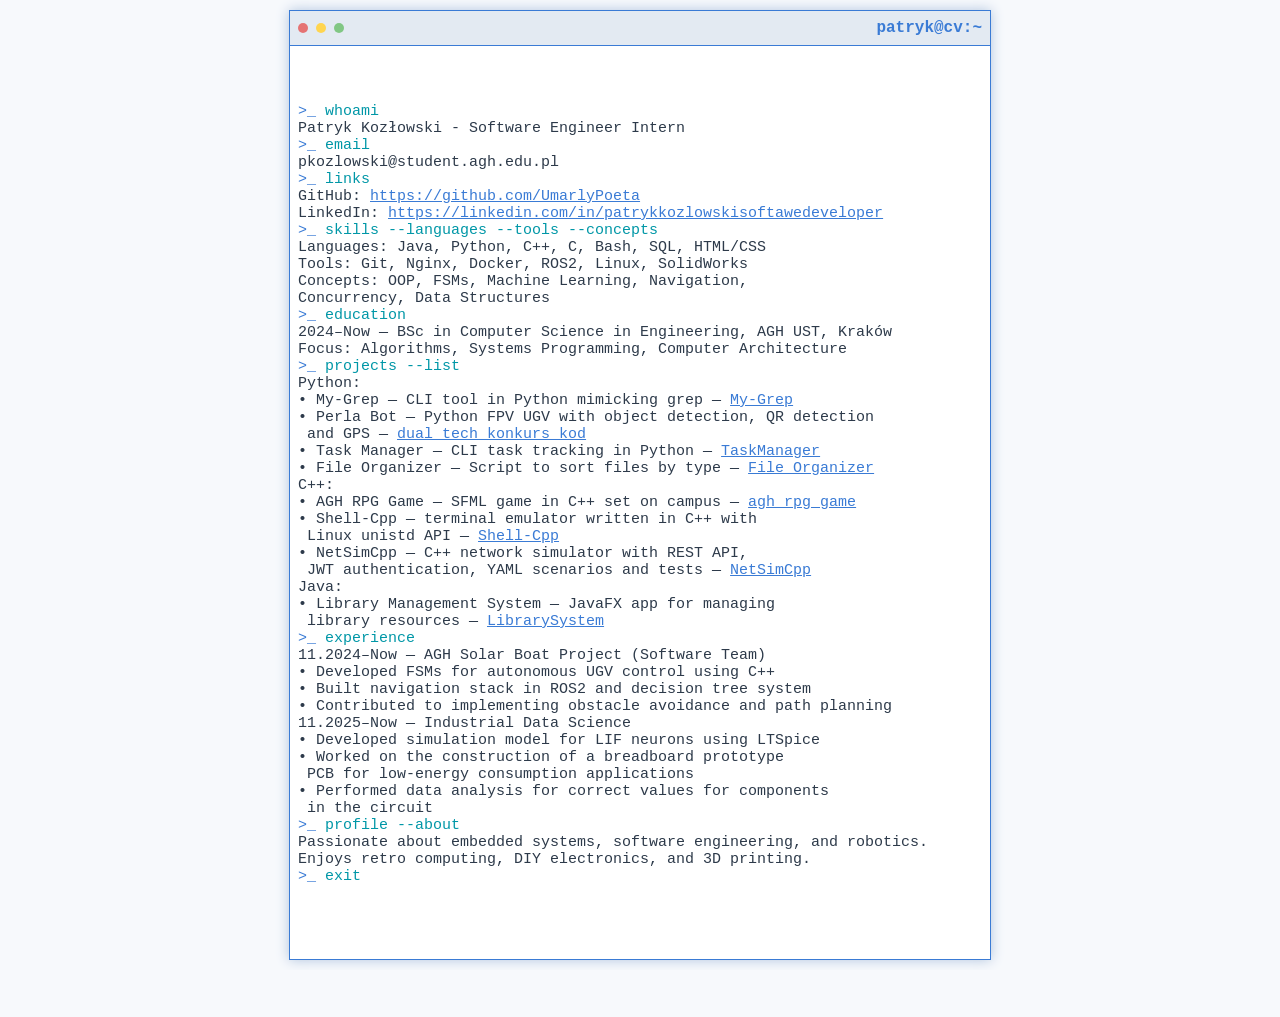
==== index.html @ afbff6fd "first commit" ====
<!DOCTYPE html>
<html lang="en">
<head>
  <meta charset="UTF-8" />
  <meta name="viewport" content="width=device-width, initial-scale=1.0" />
  <title>Patryk Kozłowski - Terminal CV</title>
  <link rel="stylesheet" href="style.css" />
</head>
<body>
  <div class="terminal">
    <div class="terminal-bar">
      <span class="dot red"></span>
      <span class="dot yellow"></span>
      <span class="dot green"></span>
      <span class="title">patryk@cv:~</span>
    </div>
    <div class="terminal-body">
      <pre>
<span class="prompt">>_</span> <span class="command">whoami</span>
Patryk Kozłowski - Software Engineer Intern
<span class="prompt">>_</span> <span class="command">email</span>
pkozlowski@student.agh.edu.pl
<span class="prompt">>_</span> <span class="command">links</span>
GitHub: <a href="https://github.com/UmarlyPoeta" target="_blank">https://github.com/UmarlyPoeta</a>  
LinkedIn: <a href="https://linkedin.com/in/patrykkozlowskisoftawedeveloper" target="_blank">https://linkedin.com/in/patrykkozlowskisoftawedeveloper</a>
<span class="prompt">>_</span> <span class="command">skills --languages --tools --concepts</span>
Languages: Java, Python, C++, C, Bash, SQL, HTML/CSS  
Tools: Git, Nginx, Docker, ROS2, Linux, SolidWorks  
Concepts: OOP, FSMs, Machine Learning, Navigation, <br>Concurrency, Data Structures
<span class="prompt">>_</span> <span class="command">education</span>
2024–Now — BSc in Computer Science in Engineering, AGH UST, Kraków  
Focus: Algorithms, Systems Programming, Computer Architecture
<span class="prompt">>_</span> <span class="command">projects --list</span>
Python:
• My-Grep — CLI tool in Python mimicking grep — <a href="https://github.com/UmarlyPoeta/My-Grep" target="_blank">My-Grep</a>
• Perla Bot — Python FPV UGV with object detection, QR detection<br> and GPS — <a href="https://github.com/UmarlyPoeta/dual_tech_konkurs_kod" target="_blank">dual_tech_konkurs_kod</a>
• Task Manager — CLI task tracking in Python — <a href="https://github.com/UmarlyPoeta/TaskManager" target="_blank">TaskManager</a>
• File Organizer — Script to sort files by type — <a href="https://github.com/UmarlyPoeta/File_Organizer" target="_blank">File_Organizer</a>
C++:
• AGH RPG Game — SFML game in C++ set on campus — <a href="https://github.com/UmarlyPoeta/agh_rpg_game" target="_blank">agh_rpg_game</a>
• Shell-Cpp — terminal emulator written in C++ with<br> Linux unistd API — <a href="https://github.com/UmarlyPoeta/shell-cpp" target="_blank">Shell-Cpp</a>
• NetSimCpp — C++ network simulator with REST API,<br> JWT authentication, YAML scenarios and tests — <a href="https://github.com/UmarlyPoeta/inzynieria_oprogramowania" target="_blank">NetSimCpp</a>
Java:
• Library Management System — JavaFX app for managing<br> library resources — <a href="https://github.com/UmarlyPoeta/LibrarySystem" target="_blank">LibrarySystem</a>
<span class="prompt">>_</span> <span class="command">experience</span>
11.2024–Now — AGH Solar Boat Project (Software Team)  
• Developed FSMs for autonomous UGV control using C++  
• Built navigation stack in ROS2 and decision tree system  
• Contributed to implementing obstacle avoidance and path planning
11.2025–Now — Industrial Data Science  
• Developed simulation model for LIF neurons using LTSpice  
• Worked on the construction of a breadboard prototype<br> PCB for low-energy consumption applications  
• Performed data analysis for correct values for components<br> in the circuit
<span class="prompt">>_</span> <span class="command">profile --about</span>
Passionate about embedded systems, software engineering, and robotics.  
Enjoys retro computing, DIY electronics, and 3D printing.
<span class="prompt">>_</span> <span class="command">exit</span>
      </pre>
    </div>
  </div>
</body>
</html>
---- style.css ----
body {
  background-color: #f7f9fc;
  font-family: 'Courier New', Courier, monospace;
  color: #2d3a4a;
  margin: 0;
  padding: 0;
}

.terminal {
  max-width: 700px;
  margin: 10px auto;
  border: 1px solid #3a7bd5;
  background-color: #ffffff;
  box-shadow: 0 0 12px #b0c4de;
}

.terminal-bar {
  background-color: #e3eaf2;
  padding: 8px;
  display: flex;
  align-items: center;
  gap: 8px;
  border-bottom: 1px solid #3a7bd5;
}

.dot {
  height: 10px;
  width: 10px;
  border-radius: 50%;
  display: inline-block;
}

.red { background-color: #e57373; }
.yellow { background-color: #ffd54f; }
.green { background-color: #81c784; }

.title {
  margin-left: auto;
  color: #3a7bd5;
  font-weight: bold;
}

.terminal-body {
  padding: 8px;
  white-space: pre-wrap;
  font-size: 15px;
}

.prompt {
  color: #3a7bd5;
}

.command {
  color: #0097a7;
}

a {
  color: #3a7bd5;
  text-decoration: underline;
}
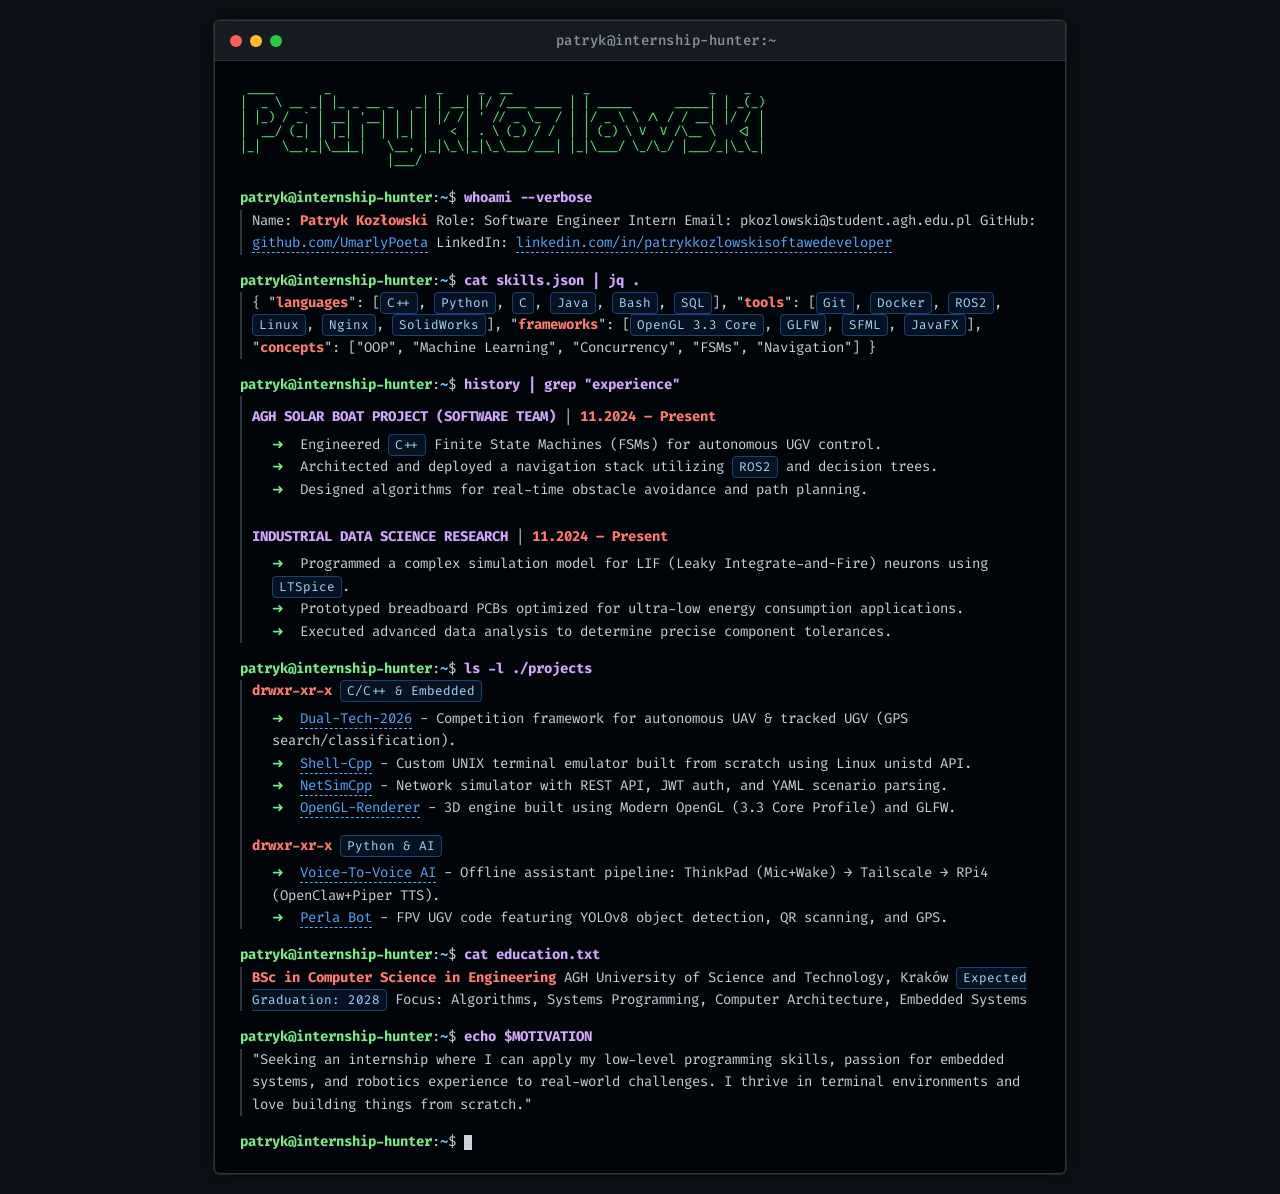
==== commit b97f8c9e: "feat: complete overhaul of terminal CV for internships" ====
--- a/index.html
+++ b/index.html
@@ -3,60 +3,100 @@
 <head>
   <meta charset="UTF-8" />
   <meta name="viewport" content="width=device-width, initial-scale=1.0" />
-  <title>Patryk Kozłowski - Terminal CV</title>
+  <title>Patryk Kozłowski - Interactive Terminal CV</title>
   <link rel="stylesheet" href="style.css" />
+  <link href="https://fonts.googleapis.com/css2?family=Fira+Code:wght@400;500;700&display=swap" rel="stylesheet">
 </head>
 <body>
   <div class="terminal">
     <div class="terminal-bar">
-      <span class="dot red"></span>
-      <span class="dot yellow"></span>
-      <span class="dot green"></span>
-      <span class="title">patryk@cv:~</span>
+      <div class="dots">
+        <span class="dot red"></span>
+        <span class="dot yellow"></span>
+        <span class="dot green"></span>
+      </div>
+      <span class="title">patryk@internship-hunter:~</span>
     </div>
     <div class="terminal-body">
-      <pre>
-<span class="prompt">>_</span> <span class="command">whoami</span>
-Patryk Kozłowski - Software Engineer Intern
-<span class="prompt">>_</span> <span class="command">email</span>
-pkozlowski@student.agh.edu.pl
-<span class="prompt">>_</span> <span class="command">links</span>
-GitHub: <a href="https://github.com/UmarlyPoeta" target="_blank">https://github.com/UmarlyPoeta</a>  
-LinkedIn: <a href="https://linkedin.com/in/patrykkozlowskisoftawedeveloper" target="_blank">https://linkedin.com/in/patrykkozlowskisoftawedeveloper</a>
-<span class="prompt">>_</span> <span class="command">skills --languages --tools --concepts</span>
-Languages: Java, Python, C++, C, Bash, SQL, HTML/CSS  
-Tools: Git, Nginx, Docker, ROS2, Linux, SolidWorks  
-Concepts: OOP, FSMs, Machine Learning, Navigation, <br>Concurrency, Data Structures
-<span class="prompt">>_</span> <span class="command">education</span>
-2024–Now — BSc in Computer Science in Engineering, AGH UST, Kraków  
-Focus: Algorithms, Systems Programming, Computer Architecture
-<span class="prompt">>_</span> <span class="command">projects --list</span>
-Python:
-• My-Grep — CLI tool in Python mimicking grep — <a href="https://github.com/UmarlyPoeta/My-Grep" target="_blank">My-Grep</a>
-• Perla Bot — Python FPV UGV with object detection, QR detection<br> and GPS — <a href="https://github.com/UmarlyPoeta/dual_tech_konkurs_kod" target="_blank">dual_tech_konkurs_kod</a>
-• Task Manager — CLI task tracking in Python — <a href="https://github.com/UmarlyPoeta/TaskManager" target="_blank">TaskManager</a>
-• File Organizer — Script to sort files by type — <a href="https://github.com/UmarlyPoeta/File_Organizer" target="_blank">File_Organizer</a>
-C++:
-• AGH RPG Game — SFML game in C++ set on campus — <a href="https://github.com/UmarlyPoeta/agh_rpg_game" target="_blank">agh_rpg_game</a>
-• Shell-Cpp — terminal emulator written in C++ with<br> Linux unistd API — <a href="https://github.com/UmarlyPoeta/shell-cpp" target="_blank">Shell-Cpp</a>
-• NetSimCpp — C++ network simulator with REST API,<br> JWT authentication, YAML scenarios and tests — <a href="https://github.com/UmarlyPoeta/inzynieria_oprogramowania" target="_blank">NetSimCpp</a>
-Java:
-• Library Management System — JavaFX app for managing<br> library resources — <a href="https://github.com/UmarlyPoeta/LibrarySystem" target="_blank">LibrarySystem</a>
-<span class="prompt">>_</span> <span class="command">experience</span>
-11.2024–Now — AGH Solar Boat Project (Software Team)  
-• Developed FSMs for autonomous UGV control using C++  
-• Built navigation stack in ROS2 and decision tree system  
-• Contributed to implementing obstacle avoidance and path planning
-11.2025–Now — Industrial Data Science  
-• Developed simulation model for LIF neurons using LTSpice  
-• Worked on the construction of a breadboard prototype<br> PCB for low-energy consumption applications  
-• Performed data analysis for correct values for components<br> in the circuit
-<span class="prompt">>_</span> <span class="command">profile --about</span>
-Passionate about embedded systems, software engineering, and robotics.  
-Enjoys retro computing, DIY electronics, and 3D printing.
-<span class="prompt">>_</span> <span class="command">exit</span>
-      </pre>
+<pre class="ascii-art">
+ ____       _               _     _  __          _                 _    _ 
+|  _ \ __ _| |_ _ __ _   _| | __| |/ /___ ____ | | _____      _____| | _(_)
+| |_) / _` | __| '__| | | | |/ /| ' // _ \_  / | |/ _ \ \ /\ / / __| |/ / |
+|  __/ (_| | |_| |  | |_| |   < | . \ (_) / /  | | (_) \ V  V /\__ \   <| |
+|_|   \__,_|\__|_|   \__, |_|\_\|_|\_\___/___| |_|\___/ \_/\_/ |___/_|\_\_|
+                     |___/                                                  
+</pre>
+      
+      <div><span class="prompt">patryk@internship-hunter</span>:<span class="path">~</span>$ <span class="command">whoami --verbose</span></div>
+      <div class="output">
+        Name:     <span class="highlight">Patryk Kozłowski</span>
+        Role:     Software Engineer Intern
+        Email:    pkozlowski@student.agh.edu.pl
+        GitHub:   <a href="https://github.com/UmarlyPoeta" target="_blank">github.com/UmarlyPoeta</a>
+        LinkedIn: <a href="https://linkedin.com/in/patrykkozlowskisoftawedeveloper" target="_blank">linkedin.com/in/patrykkozlowskisoftawedeveloper</a>
+      </div>
+
+      <div><span class="prompt">patryk@internship-hunter</span>:<span class="path">~</span>$ <span class="command">cat skills.json | jq .</span></div>
+      <div class="output">
+        {
+          "<span class="highlight">languages</span>":   [<span class="tech-tag">C++</span>, <span class="tech-tag">Python</span>, <span class="tech-tag">C</span>, <span class="tech-tag">Java</span>, <span class="tech-tag">Bash</span>, <span class="tech-tag">SQL</span>],
+          "<span class="highlight">tools</span>":       [<span class="tech-tag">Git</span>, <span class="tech-tag">Docker</span>, <span class="tech-tag">ROS2</span>, <span class="tech-tag">Linux</span>, <span class="tech-tag">Nginx</span>, <span class="tech-tag">SolidWorks</span>],
+          "<span class="highlight">frameworks</span>":  [<span class="tech-tag">OpenGL 3.3 Core</span>, <span class="tech-tag">GLFW</span>, <span class="tech-tag">SFML</span>, <span class="tech-tag">JavaFX</span>],
+          "<span class="highlight">concepts</span>":    ["OOP", "Machine Learning", "Concurrency", "FSMs", "Navigation"]
+        }
+      </div>
+
+      <div><span class="prompt">patryk@internship-hunter</span>:<span class="path">~</span>$ <span class="command">history | grep "experience"</span></div>
+      <div class="output">
+        <span class="section-title">AGH Solar Boat Project (Software Team)</span> | <span class="highlight">11.2024 – Present</span>
+        <ul>
+          <li>Engineered <span class="tech-tag">C++</span> Finite State Machines (FSMs) for autonomous UGV control.</li>
+          <li>Architected and deployed a navigation stack utilizing <span class="tech-tag">ROS2</span> and decision trees.</li>
+          <li>Designed algorithms for real-time obstacle avoidance and path planning.</li>
+        </ul>
+        
+        <span class="section-title">Industrial Data Science Research</span> | <span class="highlight">11.2024 – Present</span>
+        <ul>
+          <li>Programmed a complex simulation model for LIF (Leaky Integrate-and-Fire) neurons using <span class="tech-tag">LTSpice</span>.</li>
+          <li>Prototyped breadboard PCBs optimized for ultra-low energy consumption applications.</li>
+          <li>Executed advanced data analysis to determine precise component tolerances.</li>
+        </ul>
+      </div>
+
+      <div><span class="prompt">patryk@internship-hunter</span>:<span class="path">~</span>$ <span class="command">ls -l ./projects</span></div>
+      <div class="output">
+        <span class="highlight">drwxr-xr-x</span> <span class="tech-tag">C/C++ & Embedded</span>
+        <ul>
+          <li><a href="https://github.com/UmarlyPoeta/dual-tech-2026" target="_blank">Dual-Tech-2026</a> - Competition framework for autonomous UAV & tracked UGV (GPS search/classification).</li>
+          <li><a href="https://github.com/UmarlyPoeta/shell-cpp" target="_blank">Shell-Cpp</a> - Custom UNIX terminal emulator built from scratch using Linux unistd API.</li>
+          <li><a href="https://github.com/UmarlyPoeta/inzynieria_oprogramowania" target="_blank">NetSimCpp</a> - Network simulator with REST API, JWT auth, and YAML scenario parsing.</li>
+          <li><a href="https://github.com/UmarlyPoeta/computer-graphics-lab" target="_blank">OpenGL-Renderer</a> - 3D engine built using Modern OpenGL (3.3 Core Profile) and GLFW.</li>
+        </ul>
+
+        <span class="highlight">drwxr-xr-x</span> <span class="tech-tag">Python & AI</span>
+        <ul>
+          <li><a href="https://github.com/UmarlyPoeta/openclaw_voice_to_voice" target="_blank">Voice-To-Voice AI</a> - Offline assistant pipeline: ThinkPad (Mic+Wake) → Tailscale → RPi4 (OpenClaw+Piper TTS).</li>
+          <li><a href="https://github.com/UmarlyPoeta/dual_tech_konkurs_kod" target="_blank">Perla Bot</a> - FPV UGV code featuring YOLOv8 object detection, QR scanning, and GPS.</li>
+        </ul>
+      </div>
+
+      <div><span class="prompt">patryk@internship-hunter</span>:<span class="path">~</span>$ <span class="command">cat education.txt</span></div>
+      <div class="output">
+        <span class="highlight">BSc in Computer Science in Engineering</span>
+        AGH University of Science and Technology, Kraków
+        <span class="tech-tag">Expected Graduation: 2028</span>
+        Focus: Algorithms, Systems Programming, Computer Architecture, Embedded Systems
+      </div>
+
+      <div><span class="prompt">patryk@internship-hunter</span>:<span class="path">~</span>$ <span class="command">echo $MOTIVATION</span></div>
+      <div class="output">
+        "Seeking an internship where I can apply my low-level programming skills, 
+         passion for embedded systems, and robotics experience to real-world challenges. 
+         I thrive in terminal environments and love building things from scratch."
+      </div>
+      
+      <div><span class="prompt">patryk@internship-hunter</span>:<span class="path">~</span>$ <span class="cursor"></span></div>
     </div>
   </div>
 </body>
-</html>
+</html>
--- a/style.css
+++ b/style.css
@@ -1,60 +1,152 @@
 body {
-  background-color: #f7f9fc;
-  font-family: 'Courier New', Courier, monospace;
-  color: #2d3a4a;
+  background-color: #0d1117;
+  font-family: 'Fira Code', 'Courier New', Courier, monospace;
+  color: #c9d1d9;
   margin: 0;
-  padding: 0;
+  padding: 20px;
+  display: flex;
+  justify-content: center;
 }
 
 .terminal {
-  max-width: 700px;
-  margin: 10px auto;
-  border: 1px solid #3a7bd5;
-  background-color: #ffffff;
-  box-shadow: 0 0 12px #b0c4de;
+  width: 100%;
+  max-width: 850px;
+  background-color: #010409;
+  border: 1px solid #30363d;
+  border-radius: 6px;
+  box-shadow: 0 0 20px rgba(0, 0, 0, 0.8), 0 0 0 1px #30363d;
+  overflow: hidden;
 }
 
 .terminal-bar {
-  background-color: #e3eaf2;
-  padding: 8px;
+  background-color: #161b22;
+  padding: 10px 15px;
   display: flex;
   align-items: center;
+  border-bottom: 1px solid #30363d;
+}
+
+.dots {
+  display: flex;
   gap: 8px;
-  border-bottom: 1px solid #3a7bd5;
 }
 
 .dot {
-  height: 10px;
-  width: 10px;
+  height: 12px;
+  width: 12px;
   border-radius: 50%;
   display: inline-block;
 }
 
-.red { background-color: #e57373; }
-.yellow { background-color: #ffd54f; }
-.green { background-color: #81c784; }
+.red { background-color: #ff5f56; }
+.yellow { background-color: #ffbd2e; }
+.green { background-color: #27c93f; }
 
 .title {
-  margin-left: auto;
-  color: #3a7bd5;
+  margin: 0 auto;
+  color: #8b949e;
+  font-size: 14px;
+  font-weight: 500;
+  letter-spacing: 0.5px;
+}
+
+.terminal-body {
+  padding: 20px 25px;
+  font-size: 14px;
+  line-height: 1.6;
+}
+
+pre {
+  margin: 0;
+  white-space: pre-wrap;
+  font-family: inherit;
+}
+
+.prompt {
+  color: #7ee787;
   font-weight: bold;
 }
 
-.terminal-body {
-  padding: 8px;
-  white-space: pre-wrap;
-  font-size: 15px;
-}
-
-.prompt {
-  color: #3a7bd5;
+.path {
+  color: #79c0ff;
+  font-weight: bold;
 }
 
 .command {
-  color: #0097a7;
+  color: #d2a8ff;
+  font-weight: bold;
+}
+
+.output {
+  color: #c9d1d9;
+  padding-left: 10px;
+  margin-bottom: 15px;
+  border-left: 2px solid #30363d;
+}
+
+.highlight {
+  color: #ff7b72;
+  font-weight: bold;
+}
+
+.tech-tag {
+  color: #a5d6ff;
+  background: rgba(56, 139, 253, 0.1);
+  padding: 2px 6px;
+  border-radius: 4px;
+  font-size: 0.9em;
+  border: 1px solid rgba(56, 139, 253, 0.4);
 }
 
 a {
-  color: #3a7bd5;
-  text-decoration: underline;
+  color: #58a6ff;
+  text-decoration: none;
+  border-bottom: 1px dashed #58a6ff;
+}
+
+a:hover {
+  color: #79c0ff;
+  border-bottom: 1px solid #79c0ff;
+}
+
+.cursor {
+  display: inline-block;
+  width: 8px;
+  height: 15px;
+  background-color: #c9d1d9;
+  animation: blink 1s step-end infinite;
+  vertical-align: middle;
+}
+
+@keyframes blink {
+  0%, 100% { opacity: 1; }
+  50% { opacity: 0; }
+}
+
+.ascii-art {
+  color: #7ee787;
+  font-size: 12px;
+  line-height: 1.2;
+  margin-bottom: 20px;
+  text-shadow: 0 0 5px rgba(126, 231, 135, 0.3);
+}
+
+.section-title {
+  color: #d2a8ff;
+  font-weight: bold;
+  text-transform: uppercase;
+  margin-top: 10px;
+  display: inline-block;
+}
+
+ul {
+  margin: 5px 0 15px 0;
+  padding-left: 20px;
+  list-style-type: none;
+}
+
+li::before {
+  content: "➜ ";
+  color: #7ee787;
+  margin-right: 8px;
 }
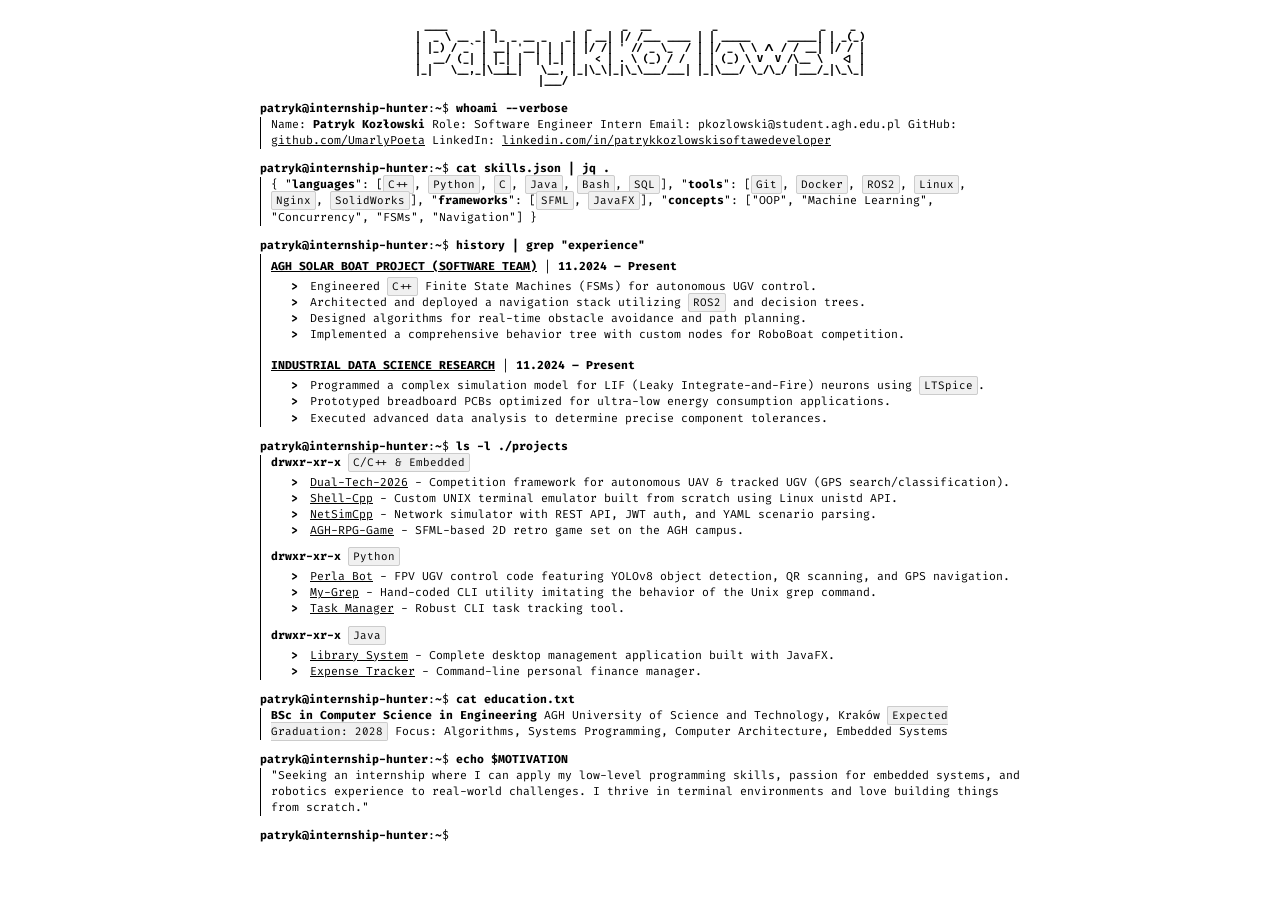
==== commit 9bbe4b89: "content: update projects to match index2.html, remove opengl/voice-voice" ====
--- a/index.html
+++ b/index.html
@@ -41,7 +41,7 @@
         {
           "<span class="highlight">languages</span>":   [<span class="tech-tag">C++</span>, <span class="tech-tag">Python</span>, <span class="tech-tag">C</span>, <span class="tech-tag">Java</span>, <span class="tech-tag">Bash</span>, <span class="tech-tag">SQL</span>],
           "<span class="highlight">tools</span>":       [<span class="tech-tag">Git</span>, <span class="tech-tag">Docker</span>, <span class="tech-tag">ROS2</span>, <span class="tech-tag">Linux</span>, <span class="tech-tag">Nginx</span>, <span class="tech-tag">SolidWorks</span>],
-          "<span class="highlight">frameworks</span>":  [<span class="tech-tag">OpenGL 3.3 Core</span>, <span class="tech-tag">GLFW</span>, <span class="tech-tag">SFML</span>, <span class="tech-tag">JavaFX</span>],
+          "<span class="highlight">frameworks</span>":  [<span class="tech-tag">SFML</span>, <span class="tech-tag">JavaFX</span>],
           "<span class="highlight">concepts</span>":    ["OOP", "Machine Learning", "Concurrency", "FSMs", "Navigation"]
         }
       </div>
@@ -53,6 +53,7 @@
           <li>Engineered <span class="tech-tag">C++</span> Finite State Machines (FSMs) for autonomous UGV control.</li>
           <li>Architected and deployed a navigation stack utilizing <span class="tech-tag">ROS2</span> and decision trees.</li>
           <li>Designed algorithms for real-time obstacle avoidance and path planning.</li>
+          <li>Implemented a comprehensive behavior tree with custom nodes for RoboBoat competition.</li>
         </ul>
         
         <span class="section-title">Industrial Data Science Research</span> | <span class="highlight">11.2024 – Present</span>
@@ -70,13 +71,20 @@
           <li><a href="https://github.com/UmarlyPoeta/dual-tech-2026" target="_blank">Dual-Tech-2026</a> - Competition framework for autonomous UAV & tracked UGV (GPS search/classification).</li>
           <li><a href="https://github.com/UmarlyPoeta/shell-cpp" target="_blank">Shell-Cpp</a> - Custom UNIX terminal emulator built from scratch using Linux unistd API.</li>
           <li><a href="https://github.com/UmarlyPoeta/inzynieria_oprogramowania" target="_blank">NetSimCpp</a> - Network simulator with REST API, JWT auth, and YAML scenario parsing.</li>
-          <li><a href="https://github.com/UmarlyPoeta/computer-graphics-lab" target="_blank">OpenGL-Renderer</a> - 3D engine built using Modern OpenGL (3.3 Core Profile) and GLFW.</li>
+          <li><a href="https://github.com/UmarlyPoeta/agh_rpg_game" target="_blank">AGH-RPG-Game</a> - SFML-based 2D retro game set on the AGH campus.</li>
         </ul>
 
-        <span class="highlight">drwxr-xr-x</span> <span class="tech-tag">Python & AI</span>
+        <span class="highlight">drwxr-xr-x</span> <span class="tech-tag">Python</span>
         <ul>
-          <li><a href="https://github.com/UmarlyPoeta/openclaw_voice_to_voice" target="_blank">Voice-To-Voice AI</a> - Offline assistant pipeline: ThinkPad (Mic+Wake) → Tailscale → RPi4 (OpenClaw+Piper TTS).</li>
-          <li><a href="https://github.com/UmarlyPoeta/dual_tech_konkurs_kod" target="_blank">Perla Bot</a> - FPV UGV code featuring YOLOv8 object detection, QR scanning, and GPS.</li>
+          <li><a href="https://github.com/UmarlyPoeta/dual_tech_konkurs_kod" target="_blank">Perla Bot</a> - FPV UGV control code featuring YOLOv8 object detection, QR scanning, and GPS navigation.</li>
+          <li><a href="https://github.com/UmarlyPoeta/My-Grep" target="_blank">My-Grep</a> - Hand-coded CLI utility imitating the behavior of the Unix grep command.</li>
+          <li><a href="https://github.com/UmarlyPoeta/TaskManager" target="_blank">Task Manager</a> - Robust CLI task tracking tool.</li>
+        </ul>
+
+        <span class="highlight">drwxr-xr-x</span> <span class="tech-tag">Java</span>
+        <ul>
+          <li><a href="https://github.com/UmarlyPoeta/LibrarySystem" target="_blank">Library System</a> - Complete desktop management application built with JavaFX.</li>
+          <li><a href="https://github.com/UmarlyPoeta/ExpenseTracker" target="_blank">Expense Tracker</a> - Command-line personal finance manager.</li>
         </ul>
       </div>
 
--- a/style.css
+++ b/style.css
@@ -1,59 +1,30 @@
 body {
-  background-color: #0d1117;
+  background-color: #ffffff;
   font-family: 'Fira Code', 'Courier New', Courier, monospace;
-  color: #c9d1d9;
+  color: #000000;
   margin: 0;
-  padding: 20px;
+  padding: 0;
   display: flex;
   justify-content: center;
 }
 
 .terminal {
   width: 100%;
-  max-width: 850px;
-  background-color: #010409;
-  border: 1px solid #30363d;
-  border-radius: 6px;
-  box-shadow: 0 0 20px rgba(0, 0, 0, 0.8), 0 0 0 1px #30363d;
+  max-width: 800px;
+  background-color: #ffffff;
+  border: none;
+  box-shadow: none;
   overflow: hidden;
 }
 
 .terminal-bar {
-  background-color: #161b22;
-  padding: 10px 15px;
-  display: flex;
-  align-items: center;
-  border-bottom: 1px solid #30363d;
-}
-
-.dots {
-  display: flex;
-  gap: 8px;
-}
-
-.dot {
-  height: 12px;
-  width: 12px;
-  border-radius: 50%;
-  display: inline-block;
-}
-
-.red { background-color: #ff5f56; }
-.yellow { background-color: #ffbd2e; }
-.green { background-color: #27c93f; }
-
-.title {
-  margin: 0 auto;
-  color: #8b949e;
-  font-size: 14px;
-  font-weight: 500;
-  letter-spacing: 0.5px;
+  display: none; /* Hide the fake window bar for PDF printing */
 }
 
 .terminal-body {
-  padding: 20px 25px;
-  font-size: 14px;
-  line-height: 1.6;
+  padding: 20px;
+  font-size: 11.5px; /* Scaled down slightly to fit on one A4 page */
+  line-height: 1.4;
 }
 
 pre {
@@ -63,90 +34,100 @@
 }
 
 .prompt {
-  color: #7ee787;
+  color: #000000;
   font-weight: bold;
 }
 
 .path {
-  color: #79c0ff;
+  color: #000000;
   font-weight: bold;
 }
 
 .command {
-  color: #d2a8ff;
+  color: #000000;
   font-weight: bold;
 }
 
 .output {
-  color: #c9d1d9;
+  color: #000000;
   padding-left: 10px;
-  margin-bottom: 15px;
-  border-left: 2px solid #30363d;
+  margin-bottom: 12px;
+  border-left: 1px solid #000000; /* Subtle line to denote command output */
 }
 
 .highlight {
-  color: #ff7b72;
   font-weight: bold;
 }
 
 .tech-tag {
-  color: #a5d6ff;
-  background: rgba(56, 139, 253, 0.1);
-  padding: 2px 6px;
-  border-radius: 4px;
-  font-size: 0.9em;
-  border: 1px solid rgba(56, 139, 253, 0.4);
+  background: #f0f0f0;
+  padding: 1px 4px;
+  border-radius: 2px;
+  font-size: 0.95em;
+  border: 1px solid #cccccc;
 }
 
 a {
-  color: #58a6ff;
-  text-decoration: none;
-  border-bottom: 1px dashed #58a6ff;
-}
-
-a:hover {
-  color: #79c0ff;
-  border-bottom: 1px solid #79c0ff;
+  color: #000000;
+  text-decoration: underline;
 }
 
 .cursor {
-  display: inline-block;
-  width: 8px;
-  height: 15px;
-  background-color: #c9d1d9;
-  animation: blink 1s step-end infinite;
-  vertical-align: middle;
-}
-
-@keyframes blink {
-  0%, 100% { opacity: 1; }
-  50% { opacity: 0; }
+  display: none; /* No blinking cursor in PDF */
 }
 
 .ascii-art {
-  color: #7ee787;
-  font-size: 12px;
-  line-height: 1.2;
-  margin-bottom: 20px;
-  text-shadow: 0 0 5px rgba(126, 231, 135, 0.3);
+  font-size: 10px;
+  line-height: 1.1;
+  margin-bottom: 15px;
+  font-weight: bold;
+  text-align: center;
 }
 
 .section-title {
-  color: #d2a8ff;
   font-weight: bold;
   text-transform: uppercase;
-  margin-top: 10px;
+  margin-top: 5px;
   display: inline-block;
+  text-decoration: underline;
 }
 
 ul {
-  margin: 5px 0 15px 0;
+  margin: 4px 0 10px 0;
   padding-left: 20px;
   list-style-type: none;
 }
 
 li::before {
-  content: "➜ ";
-  color: #7ee787;
-  margin-right: 8px;
+  content: "> ";
+  margin-right: 5px;
+  font-weight: bold;
+}
+
+/* Print specific styles to ensure perfect A4 rendering */
+@page {
+  size: A4 portrait;
+  margin: 10mm 15mm;
+}
+
+@media print {
+  body {
+    -webkit-print-color-adjust: exact !important;
+    print-color-adjust: exact !important;
+  }
+  
+  .terminal {
+    max-width: 100%;
+    margin: 0;
+    padding: 0;
+  }
+  
+  a {
+    text-decoration: none;
+  }
+  
+  /* Prevent page breaks inside sections */
+  .output {
+    page-break-inside: avoid;
+  }
 }
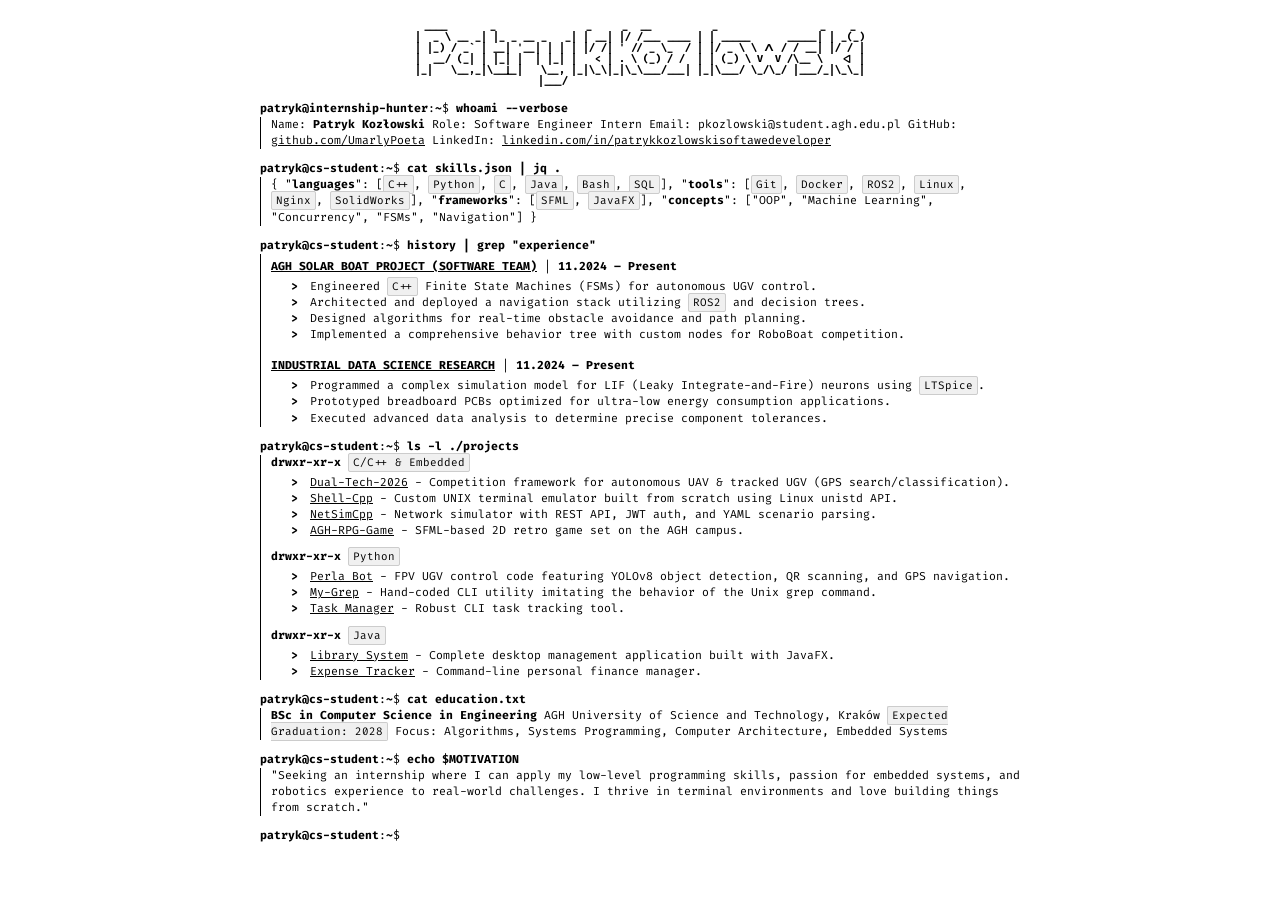
==== commit e56df076: "better cv expierence" ====
--- a/index.html
+++ b/index.html
@@ -36,7 +36,7 @@
         LinkedIn: <a href="https://linkedin.com/in/patrykkozlowskisoftawedeveloper" target="_blank">linkedin.com/in/patrykkozlowskisoftawedeveloper</a>
       </div>
 
-      <div><span class="prompt">patryk@internship-hunter</span>:<span class="path">~</span>$ <span class="command">cat skills.json | jq .</span></div>
+      <div><span class="prompt">patryk@cs-student</span>:<span class="path">~</span>$ <span class="command">cat skills.json | jq .</span></div>
       <div class="output">
         {
           "<span class="highlight">languages</span>":   [<span class="tech-tag">C++</span>, <span class="tech-tag">Python</span>, <span class="tech-tag">C</span>, <span class="tech-tag">Java</span>, <span class="tech-tag">Bash</span>, <span class="tech-tag">SQL</span>],
@@ -46,7 +46,7 @@
         }
       </div>
 
-      <div><span class="prompt">patryk@internship-hunter</span>:<span class="path">~</span>$ <span class="command">history | grep "experience"</span></div>
+      <div><span class="prompt">patryk@cs-student</span>:<span class="path">~</span>$ <span class="command">history | grep "experience"</span></div>
       <div class="output">
         <span class="section-title">AGH Solar Boat Project (Software Team)</span> | <span class="highlight">11.2024 – Present</span>
         <ul>
@@ -64,7 +64,7 @@
         </ul>
       </div>
 
-      <div><span class="prompt">patryk@internship-hunter</span>:<span class="path">~</span>$ <span class="command">ls -l ./projects</span></div>
+      <div><span class="prompt">patryk@cs-student</span>:<span class="path">~</span>$ <span class="command">ls -l ./projects</span></div>
       <div class="output">
         <span class="highlight">drwxr-xr-x</span> <span class="tech-tag">C/C++ & Embedded</span>
         <ul>
@@ -88,7 +88,7 @@
         </ul>
       </div>
 
-      <div><span class="prompt">patryk@internship-hunter</span>:<span class="path">~</span>$ <span class="command">cat education.txt</span></div>
+      <div><span class="prompt">patryk@cs-student</span>:<span class="path">~</span>$ <span class="command">cat education.txt</span></div>
       <div class="output">
         <span class="highlight">BSc in Computer Science in Engineering</span>
         AGH University of Science and Technology, Kraków
@@ -96,14 +96,14 @@
         Focus: Algorithms, Systems Programming, Computer Architecture, Embedded Systems
       </div>
 
-      <div><span class="prompt">patryk@internship-hunter</span>:<span class="path">~</span>$ <span class="command">echo $MOTIVATION</span></div>
+      <div><span class="prompt">patryk@cs-student</span>:<span class="path">~</span>$ <span class="command">echo $MOTIVATION</span></div>
       <div class="output">
         "Seeking an internship where I can apply my low-level programming skills, 
          passion for embedded systems, and robotics experience to real-world challenges. 
          I thrive in terminal environments and love building things from scratch."
       </div>
       
-      <div><span class="prompt">patryk@internship-hunter</span>:<span class="path">~</span>$ <span class="cursor"></span></div>
+      <div><span class="prompt">patryk@cs-student</span>:<span class="path">~</span>$ <span class="cursor"></span></div>
     </div>
   </div>
 </body>
